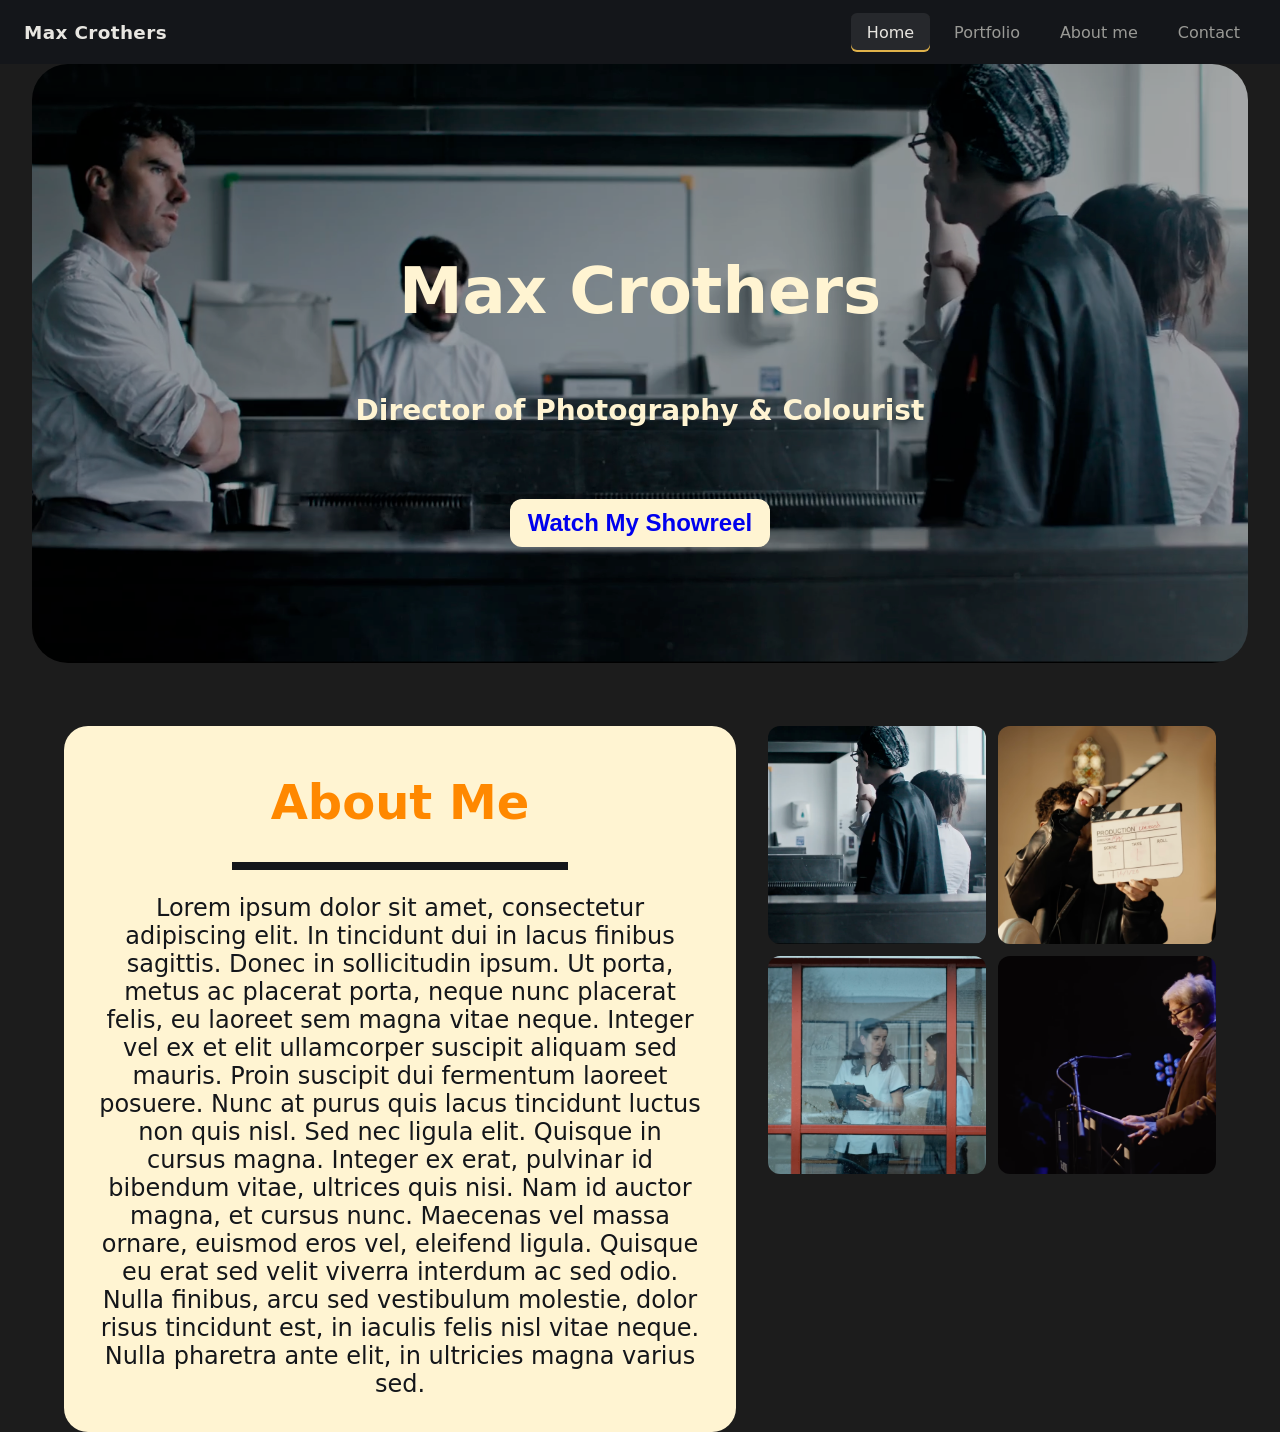
==== index.html @ 6fbf1c81 "fixed hover animation on showreel button on index.html" ====
<!DOCTYPE html>
<html lang="en">
<head>
    <meta charset="UTF-8">
    <meta name="viewport" content="width=device-width, initial-scale=1.0">
    <link rel="stylesheet" href="style.css">
    <title>Max Crothers | Director of Photography &amp; Colourist</title>
</head>
<body>
   
    <nav class="navbar" aria-label="Main">
        <a class="logo" href="#home">Max Crothers</a>
       
        <input type="checkbox" id="menu-toggle" class="toggle" aria-label="Toggle menu">
        <label for="menu-toggle" class="burger" aria-hidden="true">
          <span></span><span></span><span></span>
        </label>
       
        <ul class="menu">
          <li><a href="#home" class="active">Home</a></li>
          <li class="has-dropdown">
            <input type="checkbox" id="portfolio-toggle" class="sub-toggle" aria-label="Show portfolio pages">
            <a href="cinematography.html" class="portfolio-link">Portfolio</a>
            <label for="portfolio-toggle" class="portfolio-label">Portfolio</label>
            <ul class="dropdown">
              <li><a href="cinematography.html">Cinematography</a></li>
              <li><a href="photography.html">Photography</a></li>
            </ul>
          </li>
          <li><a href="#about">About me</a></li>
          <li><a href="#contact">Contact</a></li>
        </ul>
      </nav>

      <!-- Hero Section  -->

      <div class="hero" id="home">
        <img src="Assets/Home-Page/Hero-Image.png" alt="Max Crothers, Director of Photography">
        <div class="hero-text">
          <h1>Max Crothers</h1>
          <h2>Director of Photography &amp; Colourist</h2>
          <button><a href="cinematography.html">Watch My Showreel</a></button>
        </div>
      </div>


    <!-- About -->

    <div class="About-Section" id="about">

      <div class="About-Me">
        <div class="About-Me-Header">
          <h1>About Me</h1>
        </div>
        <div class="About-Me-Body">
          <p> Lorem ipsum dolor sit amet, consectetur adipiscing elit. In tincidunt dui in lacus finibus sagittis. Donec in sollicitudin ipsum. Ut porta, metus ac placerat porta, neque nunc placerat felis, eu laoreet sem magna vitae neque. Integer vel ex et elit ullamcorper suscipit aliquam sed mauris. Proin suscipit dui fermentum laoreet posuere. Nunc at purus quis lacus tincidunt luctus non quis nisl. Sed nec ligula elit. Quisque in cursus magna. Integer ex erat, pulvinar id bibendum vitae, ultrices quis nisi. Nam id auctor magna, et cursus nunc. Maecenas vel massa ornare, euismod eros vel, eleifend ligula. Quisque eu erat sed velit viverra interdum ac sed odio. Nulla finibus, arcu sed vestibulum molestie, dolor risus tincidunt est, in iaculis felis nisl vitae neque. Nulla pharetra ante elit, in ultricies magna varius sed.

          </p>
        </div>
      </div>
    
      <div class="About-Me-Collage">
        <img src="Assets/Collage/Hero-Image.png" alt="">
        <img src="Assets/Collage/CG.png" alt="">
        <img src="Assets/Collage/CN.png" alt="">
        <img src="Assets/Collage/Talk.png" alt="">
      </div>
    
    </div>
      
</body>

</html>
---- style.css ----
/* Menu Bar */

:root {
  --bg: #14161a;
  --text: #e8e6e1;
  --muted: #9a9a96;
  --accent: #e0b24a;
  --bar-height: 64px;
}

* { box-sizing: border-box; }

body {
  margin: 0;
  font-family: system-ui, -apple-system, "Segoe UI", sans-serif;
  background: #1c1c1c;
  color: var(--text);
}

/* ---------- Menu bar ---------- */
.navbar {
  position: sticky;
  top: 0;
  z-index: 10;
  display: flex;
  align-items: center;
  justify-content: space-between;
  height: var(--bar-height);
  padding: 0 24px;
  background: var(--bg);
}

.logo {
  color: var(--text);
  font-weight: 700;
  font-size: 1.15rem;
  letter-spacing: 0.02em;
  text-decoration: none;
}

.menu {
  display: flex;
  gap: 8px;
  margin: 0;
  padding: 0;
  list-style: none;
}

.menu a {
  display: block;
  padding: 10px 16px;
  color: var(--muted);
  text-decoration: none;
  border-radius: 6px;
  transition: color 0.2s, background 0.2s;
}

.menu a:hover,
.menu a:focus-visible,
.menu a.active {
  color: var(--text);
  background: rgba(255, 255, 255, 0.08);
}

.menu a.active { box-shadow: inset 0 -2px 0 var(--accent); }

a:focus-visible, .burger:focus-visible { outline: 2px solid var(--accent); outline-offset: 2px; }

/* ---------- Hamburger (mobile only) ---------- */
.toggle { position: absolute; opacity: 0; pointer-events: none; }

.burger {
  display: none;
  width: 44px;
  height: 44px;
  cursor: pointer;
  align-items: center;
  justify-content: center;
  flex-direction: column;
  gap: 5px;
}

.burger span {
  display: block;
  width: 24px;
  height: 2px;
  background: var(--text);
  transition: transform 0.25s, opacity 0.25s;
}

/* ---------- Mobile layout ---------- */
@media (max-width: 700px) {
  .burger { display: flex; }

  .menu {
    position: absolute;
    top: var(--bar-height);
    left: 0;
    right: 0;
    flex-direction: column;
    gap: 0;
    padding: 8px 16px 16px;
    background: var(--bg);
    border-top: 1px solid rgba(255, 255, 255, 0.1);
    display: none;
  }

  .menu a { padding: 14px 12px; font-size: 1.05rem; }

  .toggle:checked ~ .menu { display: flex; }

  .toggle:checked ~ .burger span:nth-child(1) { transform: translateY(7px) rotate(45deg); }
  .toggle:checked ~ .burger span:nth-child(2) { opacity: 0; }
  .toggle:checked ~ .burger span:nth-child(3) { transform: translateY(-7px) rotate(-45deg); }

  .toggle:focus-visible ~ .burger { outline: 2px solid var(--accent); }
}

@media (prefers-reduced-motion: reduce) {
  * { transition: none !important; }
}



.hero {
  position: relative;
  width: 100%;                 /* full width instead of the 600px cap */
  height: clamp(320px, 70vh, 800px);
  
  overflow: hidden;
}

.hero img {
  width: 95%;
  height: 95%;                /* fills the box instead of using its own height */
  object-fit: cover;           /* crops to fit rather than stretching */
  object-position: center;     /* which part stays visible */
  display: block;
  border-radius: 36px;
  filter: brightness(0.7);
  margin: auto;
}

.hero-text {
  position: absolute;
  inset: 0;                /* stretches over the whole image */
  display: flex;
  font-size: xx-large;
  flex-direction: column;
  justify-content: center; /* vertical centre */
  align-items: center;     /* horizontal centre */
  text-align: center;
  color: #fff4d2;            /* make sure it's readable on the image */
}

.hero-text h1 {
font-size: clamp(1.75rem, 6vw, 4rem);
}

.hero-text h2 {
font-size: clamp(1rem, 3vw, 1.75rem);
}

.hero-text button {
  font-size: clamp(0.8rem, 3vw, 1.5rem);
  font-family: Verdana, Geneva, Tahoma, sans-serif;
  font-weight: bold;
  padding: 0.5rem 1rem;
  margin-top: 3rem;
  border-radius: 12px;
  border: 2px solid transparent;    /* invisible for now, so hover doesn't resize the button */
  background-color: #fff4d2;
  color: #14161a;
  cursor: pointer;
  transition: background-color 0.2s, color 0.2s, border-color 0.2s;
  text-decoration: none;
}

.hero-text button:hover,
.hero-text button:focus-visible {
  background-color: transparent;
  color: #fff4d2;
  border-color: #fff4d2;
  border-radius: 0px;
  border-width: 0.3rem;
  text-decoration: none;
}

.hero-text a {
  text-decoration: none;
}

.hero-text a:hover,{
  text-decoration: none;
}

.About-Section {
display: grid;
grid-template-columns: 3fr 2fr;   /* card about 60%, collage about 40% */
gap: 2rem;
align-items: start;
padding: 0 5%;
margin-top: 2rem;
}

.About-Me {
background-color: #fff4d2;        /* only the card gets the off-white background */
border-radius: 24px;
text-align: center;
}

.About-Me-Header {
font-size: clamp(0.8rem, 3vw, 1.5rem);
color: #ff8800;
text-align: center;
padding-top: 1rem;
border-bottom: 0.5rem solid #14161a;   /* the underline */
max-width: 50%;                        /* underline is half the card's width */
margin: auto;                          /* centres it */
}

.About-Me-Body {
font-size: clamp(0.8rem, 3vw, 1.5rem);
color: #14161a;
text-align: center;
padding: 0rem 0;
margin: 0 5% 5% 5%;
}

.About-Me-Collage {
display: grid;
grid-template-columns: 1fr 1fr;
gap: 0.75rem;
}

.About-Me-Collage img {
width: 100%;
aspect-ratio: 1 / 1;
object-fit: cover;
border-radius: 12px;
display: block;
}

.hero img { object-position: 10% 50%; }

.About-Me-Collage img:nth-child(1) { object-position: 80% 50%; }
.About-Me-Collage img:nth-child(3) { object-position: 52% 50%; }

/* ---------- Dropdown (desktop: appears on hover) ---------- */
.menu li { position: relative; }

.dropdown {
position: absolute;
top: 100%;
left: 0;
min-width: 190px;
margin: 0;
padding: 8px;
list-style: none;
background: var(--bg);
border-radius: 8px;
box-shadow: 0 8px 24px rgba(0, 0, 0, 0.35);
opacity: 0;
visibility: hidden;
transform: translateY(-4px);
transition: opacity 0.2s, transform 0.2s, visibility 0.2s;
}

.has-dropdown:hover .dropdown,
.has-dropdown:focus-within .dropdown {
opacity: 1;
visibility: visible;
transform: none;
}

/* Stop the sticky menu bar covering the top of a section when jumping to it */
[id] { scroll-margin-top: var(--bar-height); }

/* Mobile-only controls are hidden on desktop */
.sub-toggle { display: none; }
.portfolio-label { display: none; }

/* ---------- Mobile overrides: this block must stay LAST in the file ---------- */
@media (max-width: 700px) {

  /* Stack the About section: card on top, collage underneath */
  .About-Section {
    grid-template-columns: 1fr;
  }

  /* Portfolio: on mobile it is a button that expands the two pages */
  .menu .portfolio-link { display: none; }

  .sub-toggle {
    display: block;
    position: absolute;
    opacity: 0;
    pointer-events: none;
  }

  .portfolio-label {
    display: block;
    padding: 14px 12px;
    font-size: 1.05rem;
    color: var(--muted);
    border-radius: 6px;
    cursor: pointer;
    transition: color 0.2s, background 0.2s;
  }

  .portfolio-label::after {
    content: "\25BE";               /* small down arrow */
    display: inline-block;
    margin-left: 0.5em;
    transition: transform 0.2s;
  }

  .portfolio-label:hover,
  .portfolio-label.active,
  .sub-toggle:checked ~ .portfolio-label {
    color: var(--text);
    background: rgba(255, 255, 255, 0.08);
  }

  .portfolio-label.active { box-shadow: inset 0 -2px 0 var(--accent); }

  .sub-toggle:checked ~ .portfolio-label::after { transform: rotate(180deg); }

  .sub-toggle:focus-visible ~ .portfolio-label { outline: 2px solid var(--accent); outline-offset: 2px; }

  /* Hidden until Portfolio is tapped; once open it pushes the items below it down */
  .dropdown {
    display: none;
    position: static;
    opacity: 1;
    visibility: visible;
    transform: none;
    box-shadow: none;
    background: transparent;
    min-width: 0;
    margin: 0 0 4px 12px;
    padding: 0 0 0 8px;
    border-left: 2px solid rgba(255, 255, 255, 0.12);
  }

  .sub-toggle:checked ~ .dropdown { display: block; }

  .dropdown a {
    padding: 10px 12px;
    font-size: 0.95rem;
  }
}
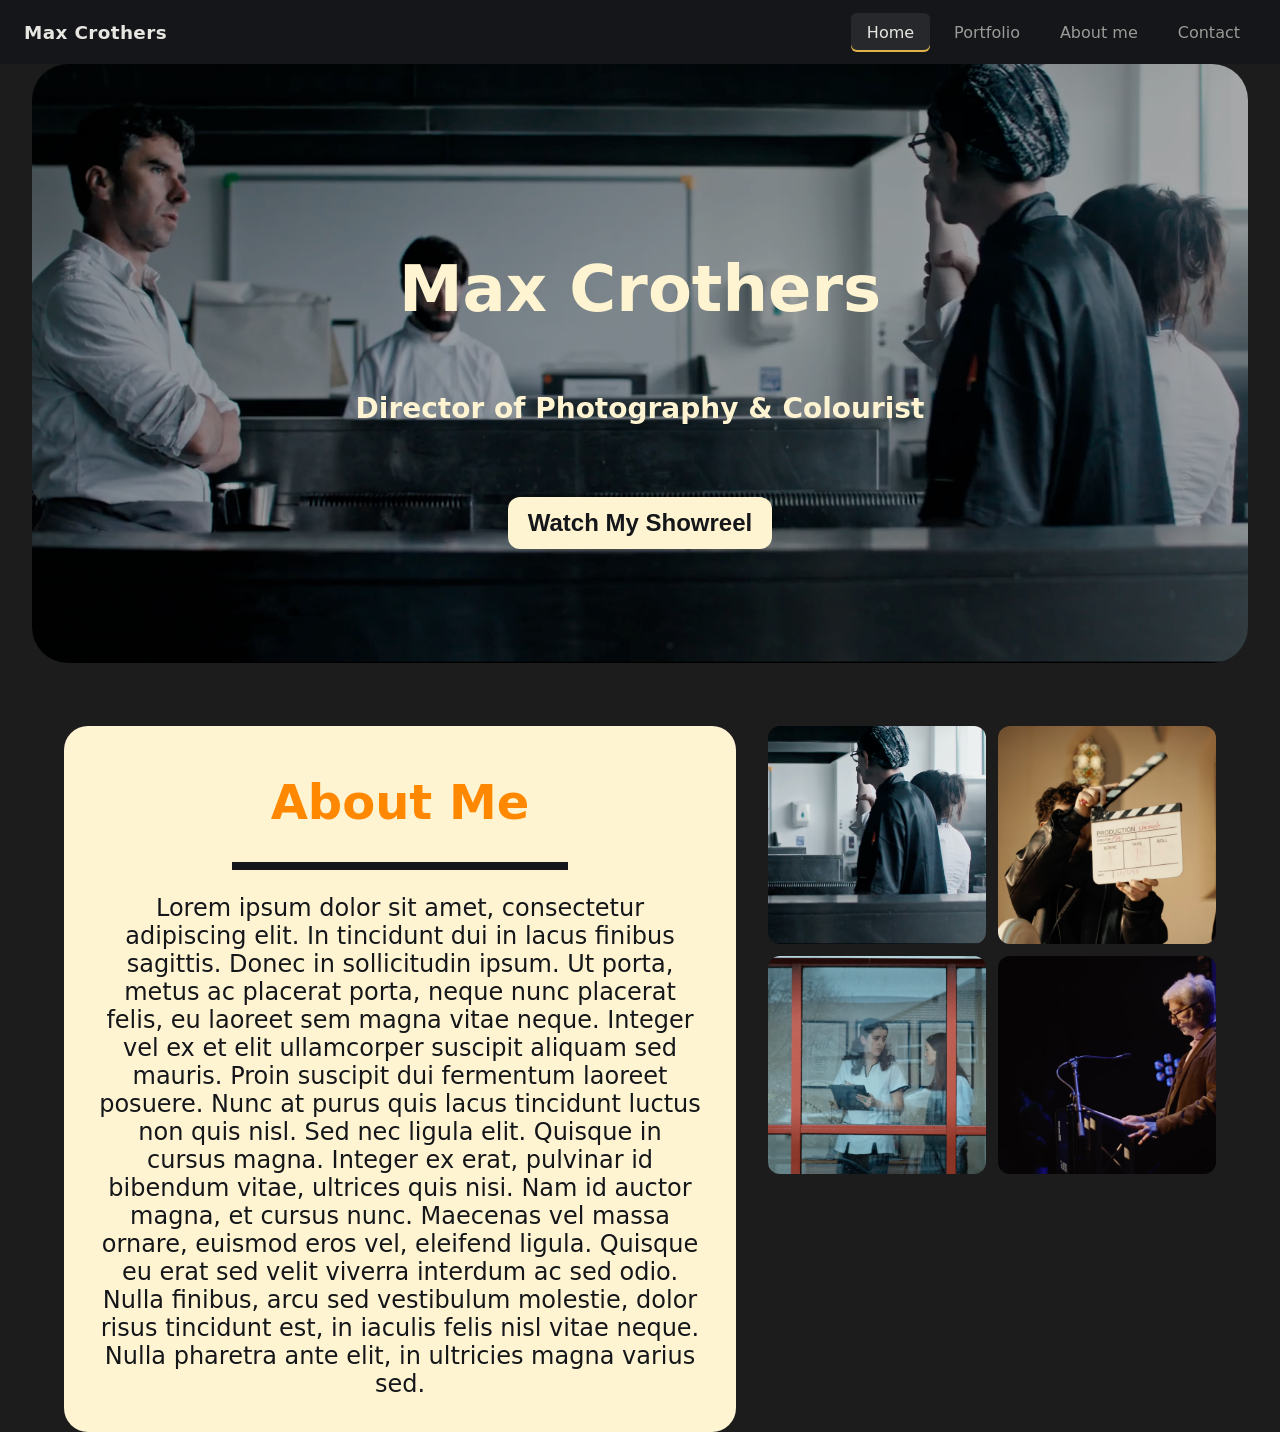
==== commit e98aa5be: "fixed showreel button on index page, now fully functioning" ====
--- a/index.html
+++ b/index.html
@@ -39,7 +39,7 @@
         <div class="hero-text">
           <h1>Max Crothers</h1>
           <h2>Director of Photography &amp; Colourist</h2>
-          <button><a href="cinematography.html">Watch My Showreel</a></button>
+          <a class="btn" href="cinematography.html">Watch My Showreel</a>
         </div>
       </div>
 
--- a/style.css
+++ b/style.css
@@ -161,37 +161,31 @@
 font-size: clamp(1rem, 3vw, 1.75rem);
 }
 
-.hero-text button {
+.hero-text .btn {
+  display: inline-block;           /* lets the padding and margin work on a link */
   font-size: clamp(0.8rem, 3vw, 1.5rem);
   font-family: Verdana, Geneva, Tahoma, sans-serif;
   font-weight: bold;
+  text-decoration: none;           /* removes the underline */
   padding: 0.5rem 1rem;
   margin-top: 3rem;
+  border: 0.3rem solid transparent;   /* same width as on hover, so the button doesn't resize */
   border-radius: 12px;
-  border: 2px solid transparent;    /* invisible for now, so hover doesn't resize the button */
   background-color: #fff4d2;
   color: #14161a;
-  cursor: pointer;
-  transition: background-color 0.2s, color 0.2s, border-color 0.2s;
-  text-decoration: none;
-}
-
-.hero-text button:hover,
-.hero-text button:focus-visible {
+  transition: background-color 0.2s, color 0.2s, border-color 0.2s, border-radius 0.2s;
+}
+
+.hero-text .btn:visited {
+  color: #14161a;                  /* stops the purple after the link has been visited */
+}
+
+.hero-text .btn:hover,
+.hero-text .btn:focus-visible {
   background-color: transparent;
   color: #fff4d2;
   border-color: #fff4d2;
-  border-radius: 0px;
-  border-width: 0.3rem;
-  text-decoration: none;
-}
-
-.hero-text a {
-  text-decoration: none;
-}
-
-.hero-text a:hover,{
-  text-decoration: none;
+  border-radius: 0;
 }
 
 .About-Section {
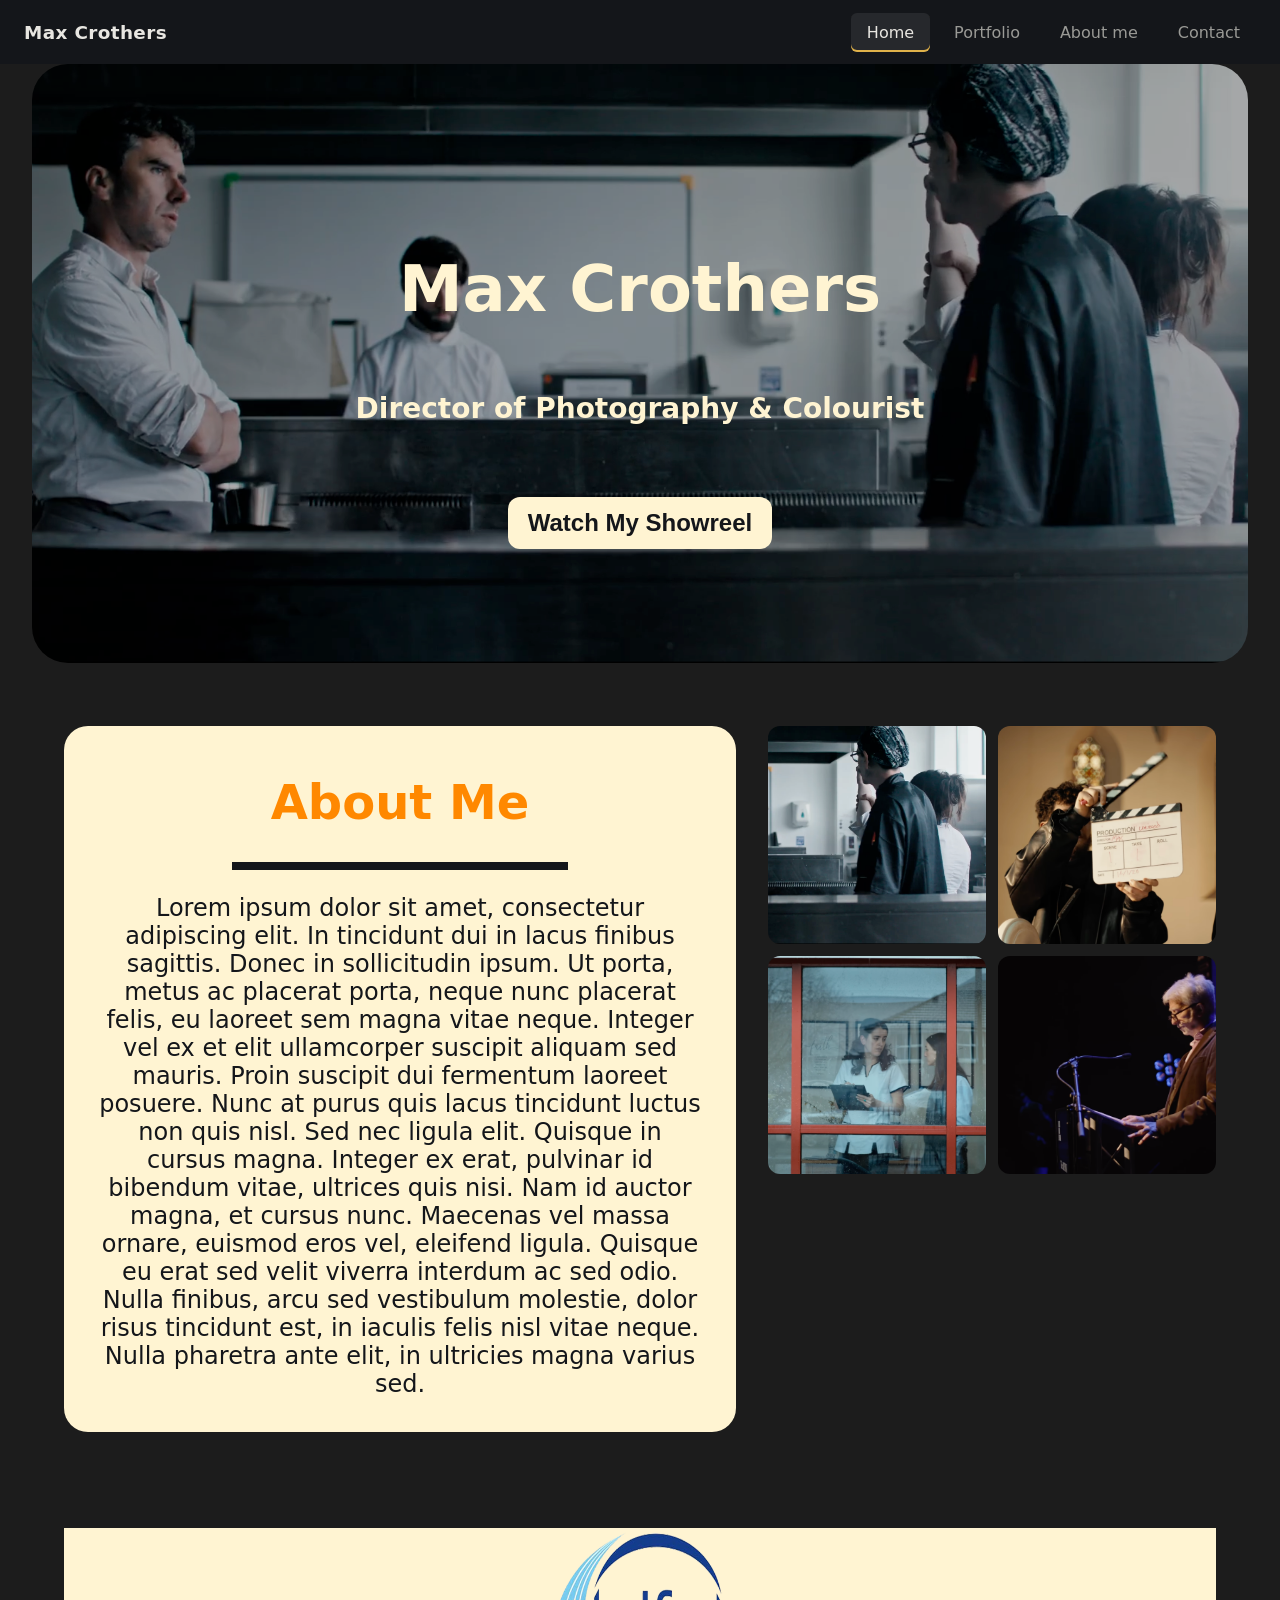
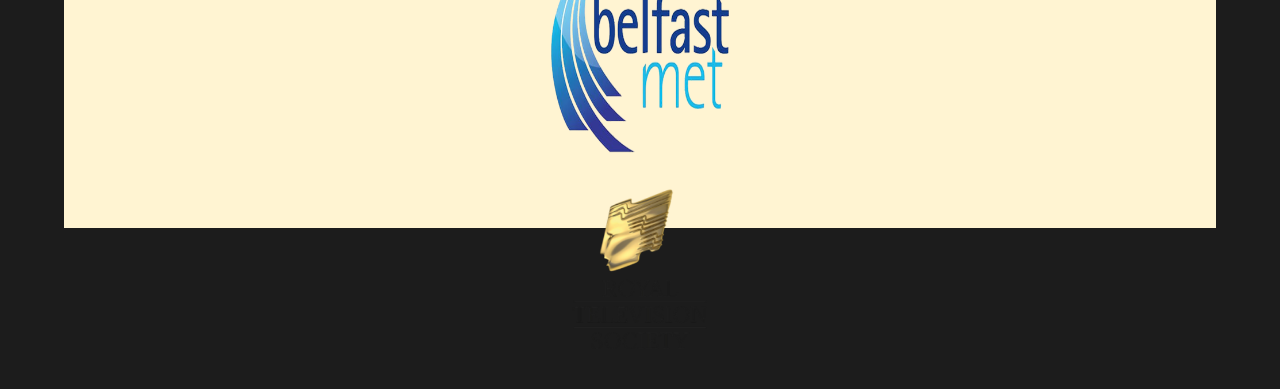
==== commit 87a76ec7: "added a clients section" ====
--- a/index.html
+++ b/index.html
@@ -67,7 +67,25 @@
       </div>
     
     </div>
+
+    <!-- Clients -->
+    
+    <div class="banner">
       
+    </div>
+
+
+
+    <div class="clients-block">
+      <img src="Assets/Clients/belfastmetlogo.png" alt="">
+      <img src="Assets/Clients/rtslogo.png" alt="">
+    </div>
+
+
+
+
+
+
 </body>
 
 </html>
--- a/style.css
+++ b/style.css
@@ -343,4 +343,27 @@
     padding: 10px 12px;
     font-size: 0.95rem;
   }
+}
+
+/* clients Section */ 
+
+.clients-block {
+  margin-top: 6rem;
+  position: center;
+  width: 90%;
+  height: clamp(10px, 40vh, 300px);
+  background-color: #fff4d2;
+  margin-left: auto;
+  margin-right: auto;
+  max-height: fit-content;
+}
+
+.clients-block img {
+width: 20%;
+aspect-ratio: 1 / 1;
+display: grid;
+max-width: 90%;
+max-height: 90%;
+margin-left: auto;
+margin-right: auto;
 }
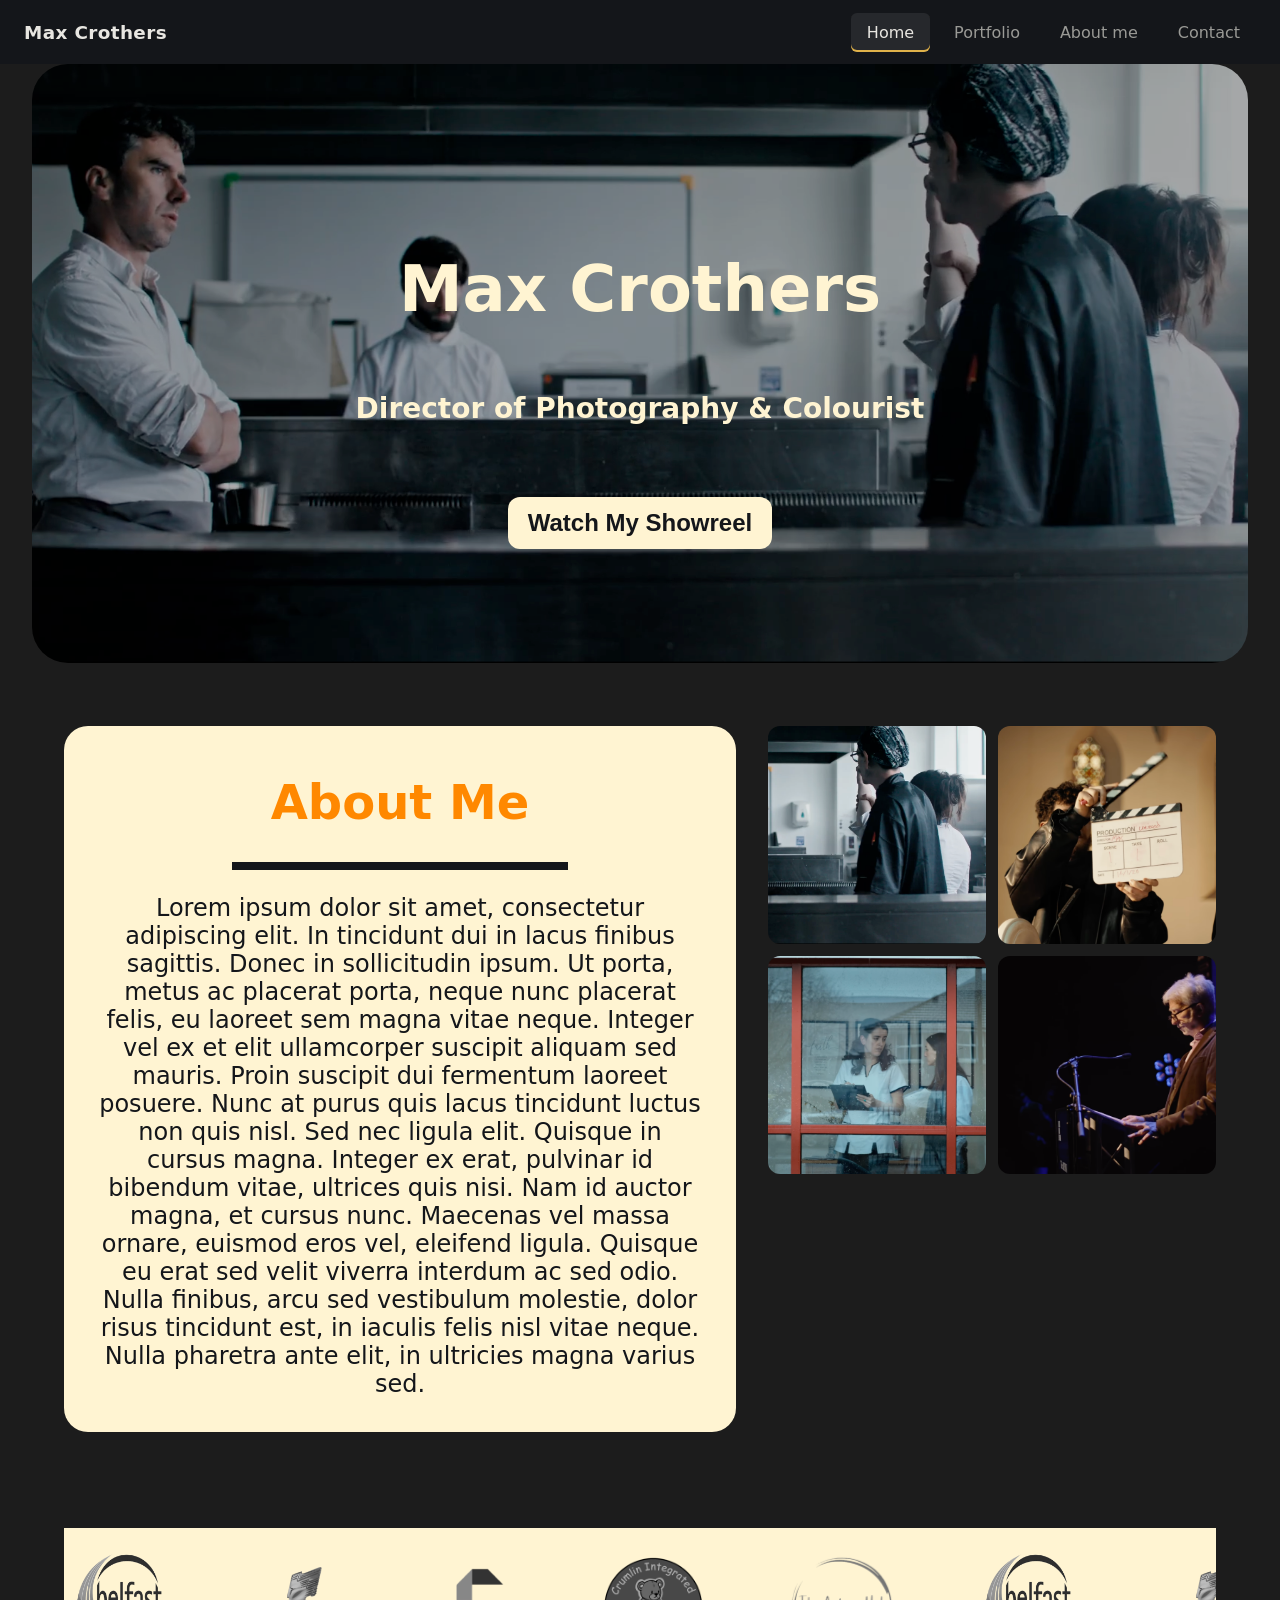
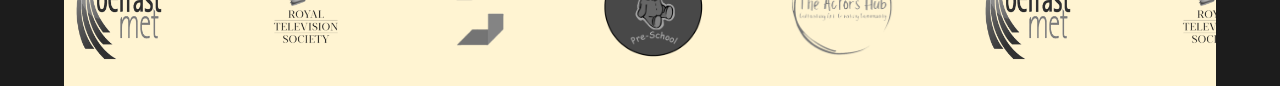
==== commit 4421da99: "made clients banner move and added logos" ====
--- a/index.html
+++ b/index.html
@@ -70,22 +70,57 @@
 
     <!-- Clients -->
     
-    <div class="banner">
-      
+    <div class="clients-block" aria-label="Clients">
+      <div class="clients-track">
+        <img src="Assets/Clients/belfastmetlogo.png" alt="Belfast Metropolitan College">
+        <img src="Assets/Clients/rtslogo.png" alt="Royal Television Society">
+        <img src="Assets/Clients/sbclogo.png" alt="Strandtown Baptist Church">
+        <img src="Assets/Clients/crumlinpre.png" alt="Crumlin Pre-school">
+        <img src="Assets/Clients/actorshublogo.png" alt="Actors Hub Belfast">
+        <!-- add more logos here, one <img> each. The script below handles the looping -->
+      </div>
     </div>
 
+    <script>
+      // Repeats the logos enough times that the banner never has gaps, then starts the scroll
+      (function () {
+        var block = document.querySelector('.clients-block');
+        var track = document.querySelector('.clients-track');
+        if (!block || !track) return;
 
+        var originals = Array.prototype.slice.call(track.children);
+        var SPEED = 60; // pixels per second, raise it for a faster scroll
 
-    <div class="clients-block">
-      <img src="Assets/Clients/belfastmetlogo.png" alt="">
-      <img src="Assets/Clients/rtslogo.png" alt="">
-    </div>
+        function build() {
+          track.classList.remove('is-ready');
+          Array.prototype.slice.call(track.querySelectorAll('[data-clone]')).forEach(function (c) { c.remove(); });
 
+          var setWidth = track.scrollWidth;                       // width of one full set of logos
+          var copies = Math.ceil(block.clientWidth / setWidth);   // extra sets needed to fill the banner
 
+          for (var i = 0; i < copies; i++) {
+            originals.forEach(function (img) {
+              var clone = img.cloneNode(true);
+              clone.alt = '';
+              clone.setAttribute('aria-hidden', 'true');
+              clone.setAttribute('data-clone', '');
+              track.appendChild(clone);
+            });
+          }
 
+          track.style.setProperty('--set-width', setWidth + 'px');
+          track.style.animationDuration = (setWidth / SPEED) + 's';
+          track.classList.add('is-ready');
+        }
 
-
-
+        var timer;
+        window.addEventListener('load', build);
+        window.addEventListener('resize', function () {
+          clearTimeout(timer);
+          timer = setTimeout(build, 150);
+        });
+      })();
+    </script>
 </body>
 
 </html>
--- a/style.css
+++ b/style.css
@@ -345,25 +345,44 @@
   }
 }
 
-/* clients Section */ 
+/* clients Section */
 
 .clients-block {
-  margin-top: 6rem;
-  position: center;
+  margin: 6rem auto 0;
   width: 90%;
-  height: clamp(10px, 40vh, 300px);
+  padding: 1.5rem 0;
   background-color: #fff4d2;
-  margin-left: auto;
-  margin-right: auto;
-  max-height: fit-content;
-}
-
-.clients-block img {
-width: 20%;
-aspect-ratio: 1 / 1;
-display: grid;
-max-width: 90%;
-max-height: 90%;
-margin-left: auto;
-margin-right: auto;
+  overflow: hidden;              /* hides logos that are outside the banner */
+}
+
+.clients-track {
+  display: flex;
+  align-items: center;
+  width: max-content;            /* track is as wide as all the logos in a row */
+}
+
+.clients-track.is-ready {
+  animation: clients-scroll 20s linear infinite;   /* duration is set by the script */
+}
+
+.clients-block:hover .clients-track {
+  animation-play-state: paused;  /* pauses while the mouse is over the banner */
+}
+
+.clients-track img {
+  flex: 0 0 auto;                /* logos never shrink to fit */
+  height: clamp(60px, 10vw, 110px);
+  width: auto;
+  margin-right: clamp(2rem, 6vw, 5rem);   /* spacing uses margin (not gap) so the loop is seamless */
+  filter: saturate(0) brightness(0.8);   /* logos are greyed out */
+}
+
+@keyframes clients-scroll {
+  from { transform: translateX(0); }
+  to   { transform: translateX(calc(var(--set-width) * -1)); }
+}
+
+@media (prefers-reduced-motion: reduce) {
+  .clients-track.is-ready { animation: none; }
+  .clients-track [data-clone] { display: none; }
 }
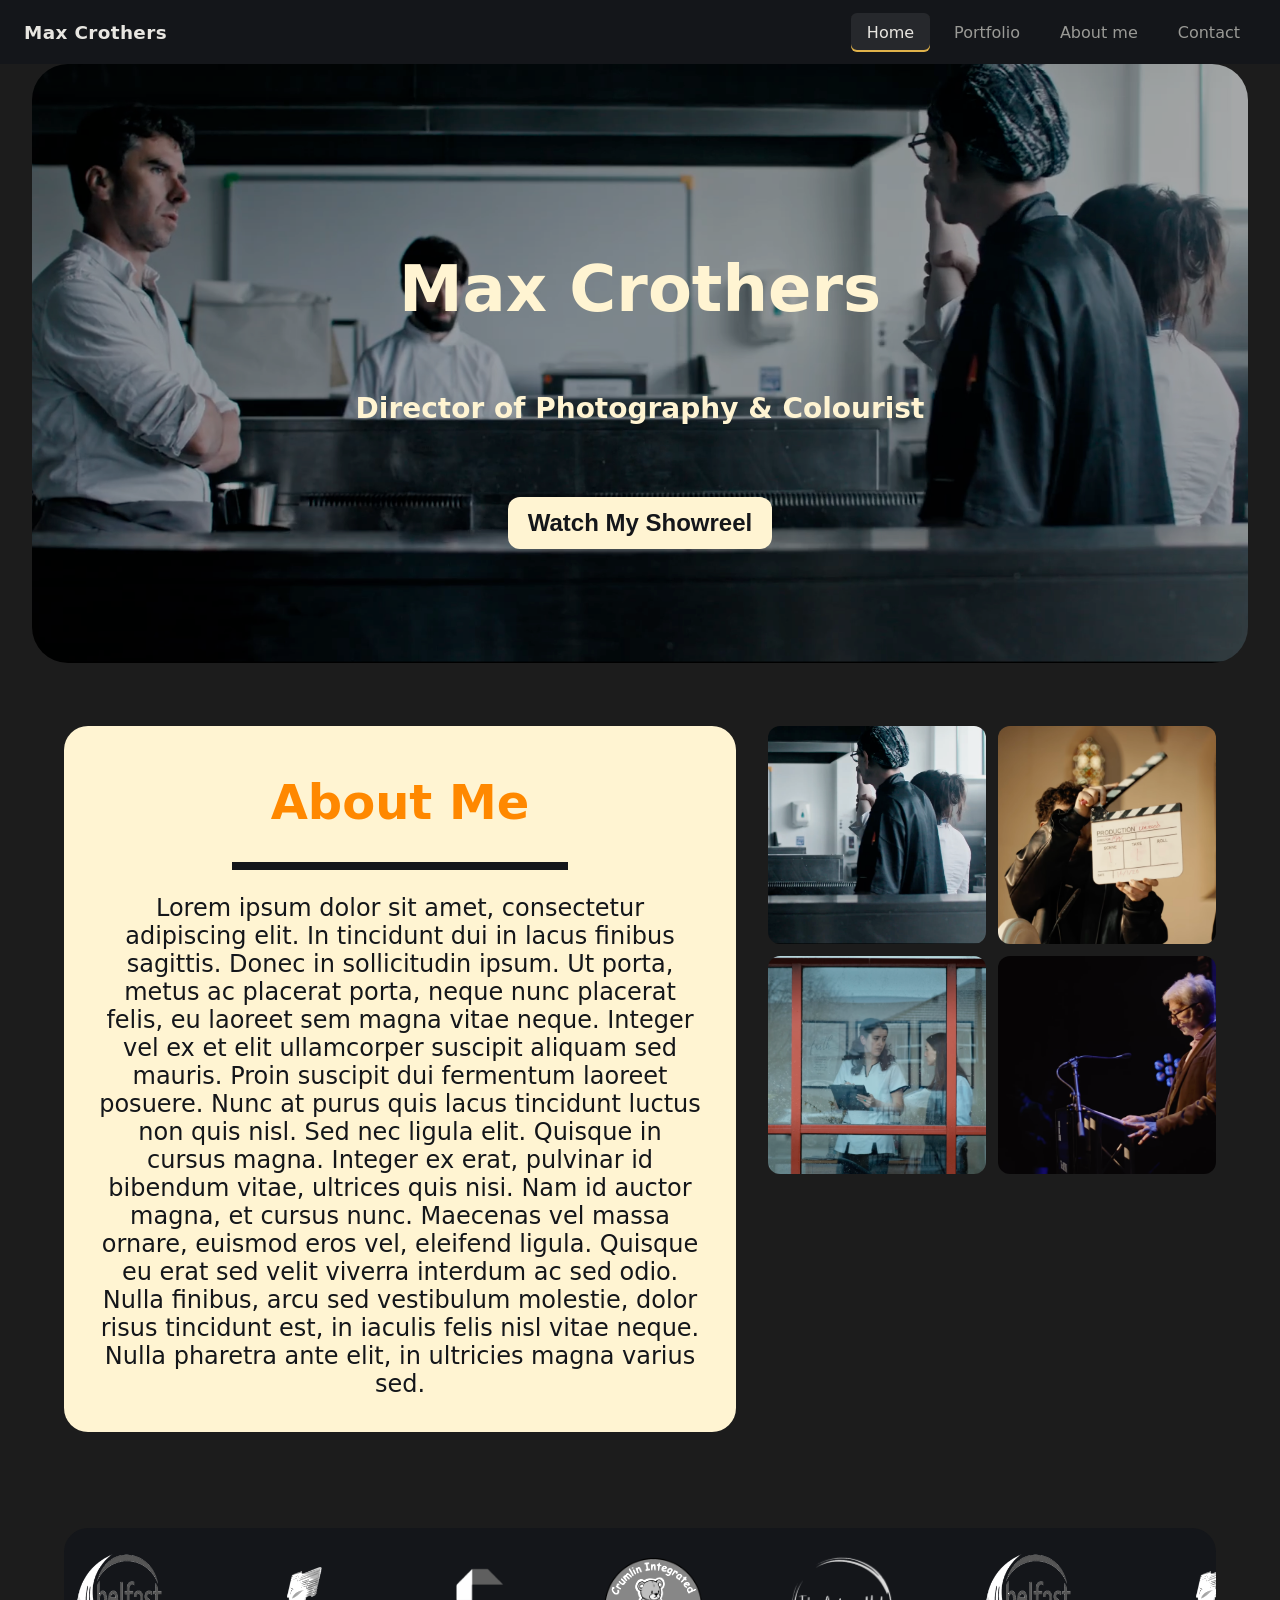
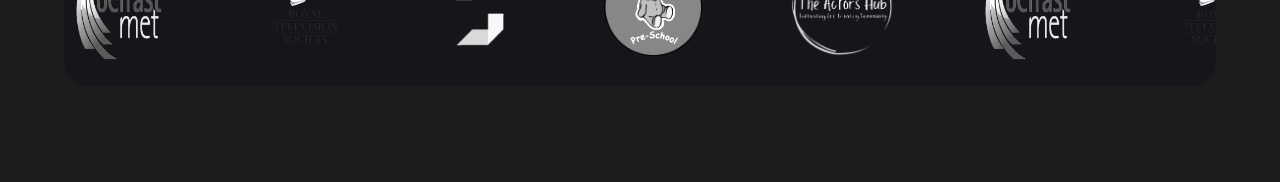
==== commit 3b449465: "added showreel link" ====
--- a/index.html
+++ b/index.html
@@ -39,7 +39,7 @@
         <div class="hero-text">
           <h1>Max Crothers</h1>
           <h2>Director of Photography &amp; Colourist</h2>
-          <a class="btn" href="cinematography.html">Watch My Showreel</a>
+          <a class="btn" href="https://youtu.be/_iTMa_uD3Ck?si=Z_D8_hoIWa6wPoru" target="_blank" rel="noopener">Watch My Showreel</a>
         </div>
       </div>
 
--- a/style.css
+++ b/style.css
@@ -351,8 +351,10 @@
   margin: 6rem auto 0;
   width: 90%;
   padding: 1.5rem 0;
-  background-color: #fff4d2;
-  overflow: hidden;              /* hides logos that are outside the banner */
+  background-color:#14161a;
+  overflow: hidden;        
+  margin-bottom: 6rem;      /* hides logos that are outside the banner */
+  border-radius: 24px;
 }
 
 .clients-track {
@@ -374,7 +376,7 @@
   height: clamp(60px, 10vw, 110px);
   width: auto;
   margin-right: clamp(2rem, 6vw, 5rem);   /* spacing uses margin (not gap) so the loop is seamless */
-  filter: saturate(0) brightness(0.8);   /* logos are greyed out */
+  filter: saturate(0) brightness(1.5);   /* logos are greyed out */
 }
 
 @keyframes clients-scroll {
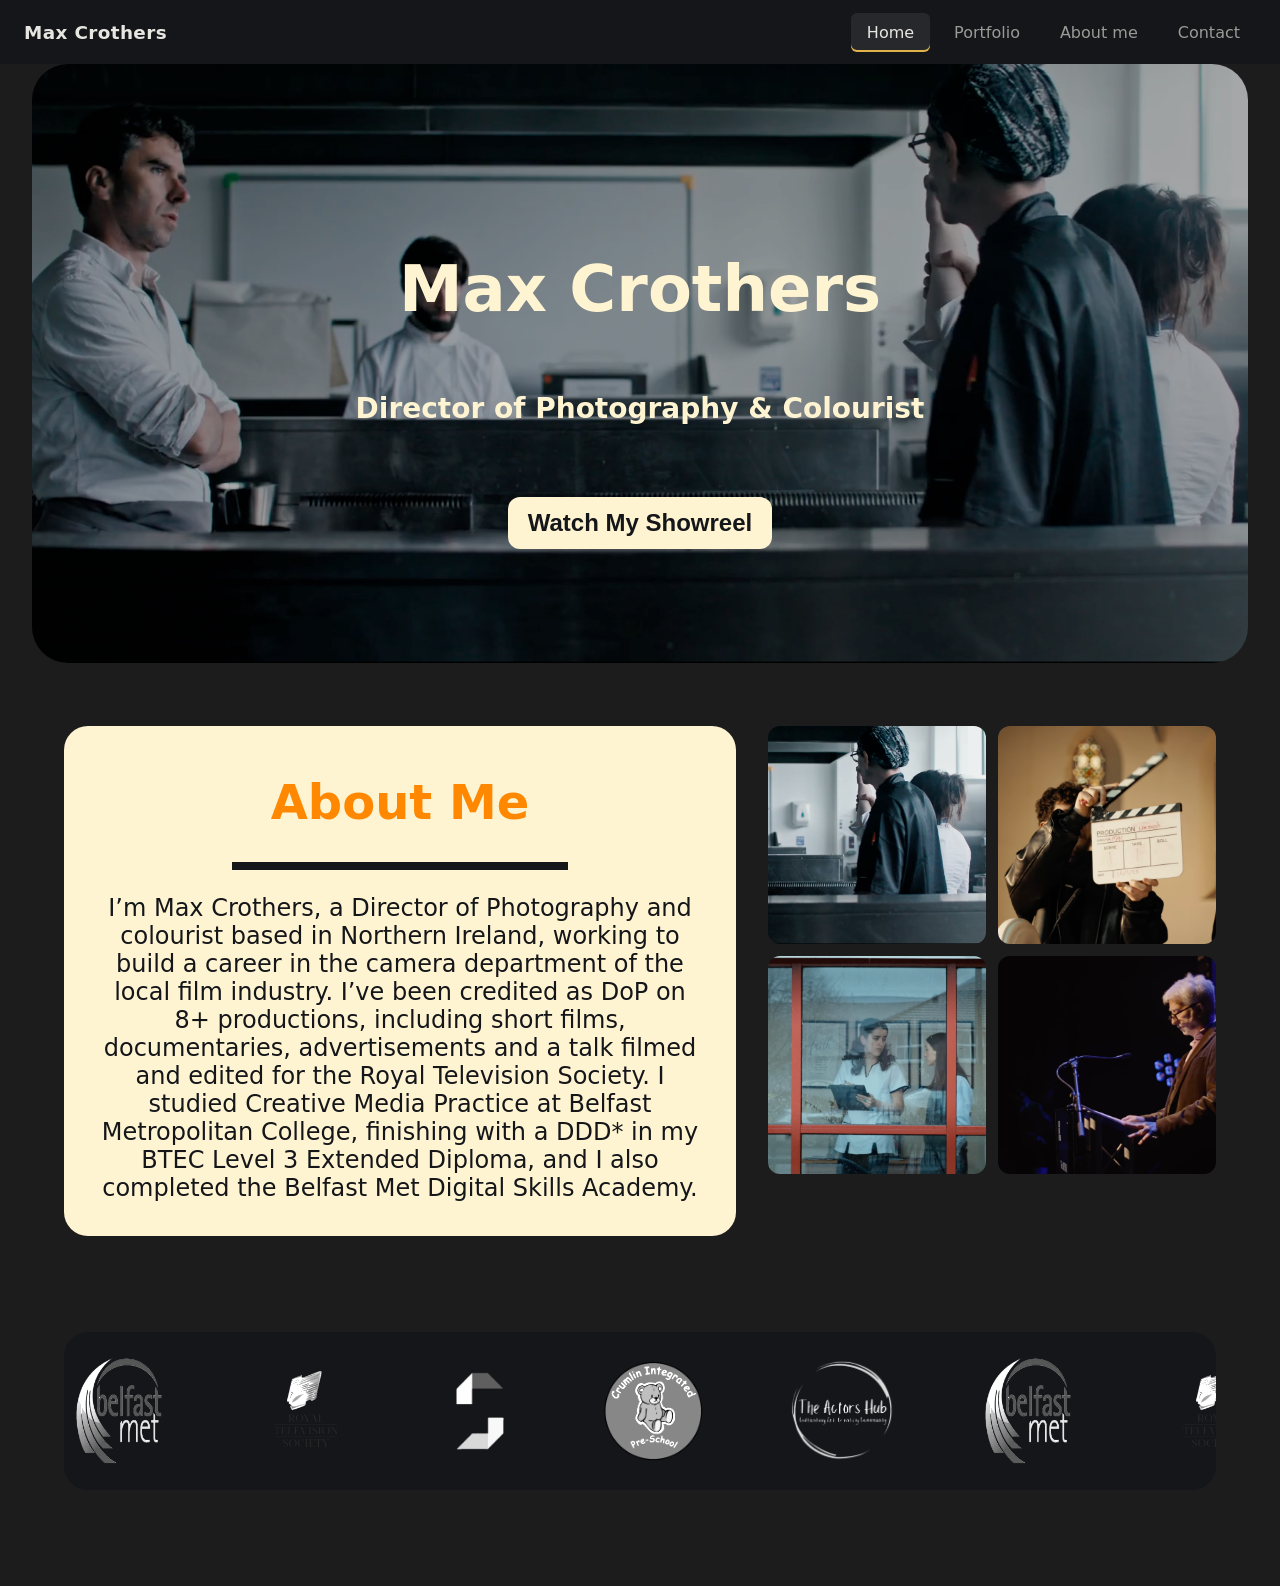
==== commit f4ed3495: "added the about me section" ====
--- a/index.html
+++ b/index.html
@@ -53,8 +53,14 @@
           <h1>About Me</h1>
         </div>
         <div class="About-Me-Body">
-          <p> Lorem ipsum dolor sit amet, consectetur adipiscing elit. In tincidunt dui in lacus finibus sagittis. Donec in sollicitudin ipsum. Ut porta, metus ac placerat porta, neque nunc placerat felis, eu laoreet sem magna vitae neque. Integer vel ex et elit ullamcorper suscipit aliquam sed mauris. Proin suscipit dui fermentum laoreet posuere. Nunc at purus quis lacus tincidunt luctus non quis nisl. Sed nec ligula elit. Quisque in cursus magna. Integer ex erat, pulvinar id bibendum vitae, ultrices quis nisi. Nam id auctor magna, et cursus nunc. Maecenas vel massa ornare, euismod eros vel, eleifend ligula. Quisque eu erat sed velit viverra interdum ac sed odio. Nulla finibus, arcu sed vestibulum molestie, dolor risus tincidunt est, in iaculis felis nisl vitae neque. Nulla pharetra ante elit, in ultricies magna varius sed.
-
+          <p> 
+            I’m Max Crothers, a Director of Photography and colourist based in Northern Ireland, 
+              working to build a career in the camera department of the local film industry.
+              I’ve been credited as DoP on 8+ productions, including short films, documentaries, 
+              advertisements and a talk filmed and edited for the Royal Television Society. 
+              I studied Creative Media Practice at Belfast Metropolitan College, finishing 
+              with a DDD* in my BTEC Level 3 Extended Diploma, and I also completed the Belfast
+               Met Digital Skills Academy.
           </p>
         </div>
       </div>
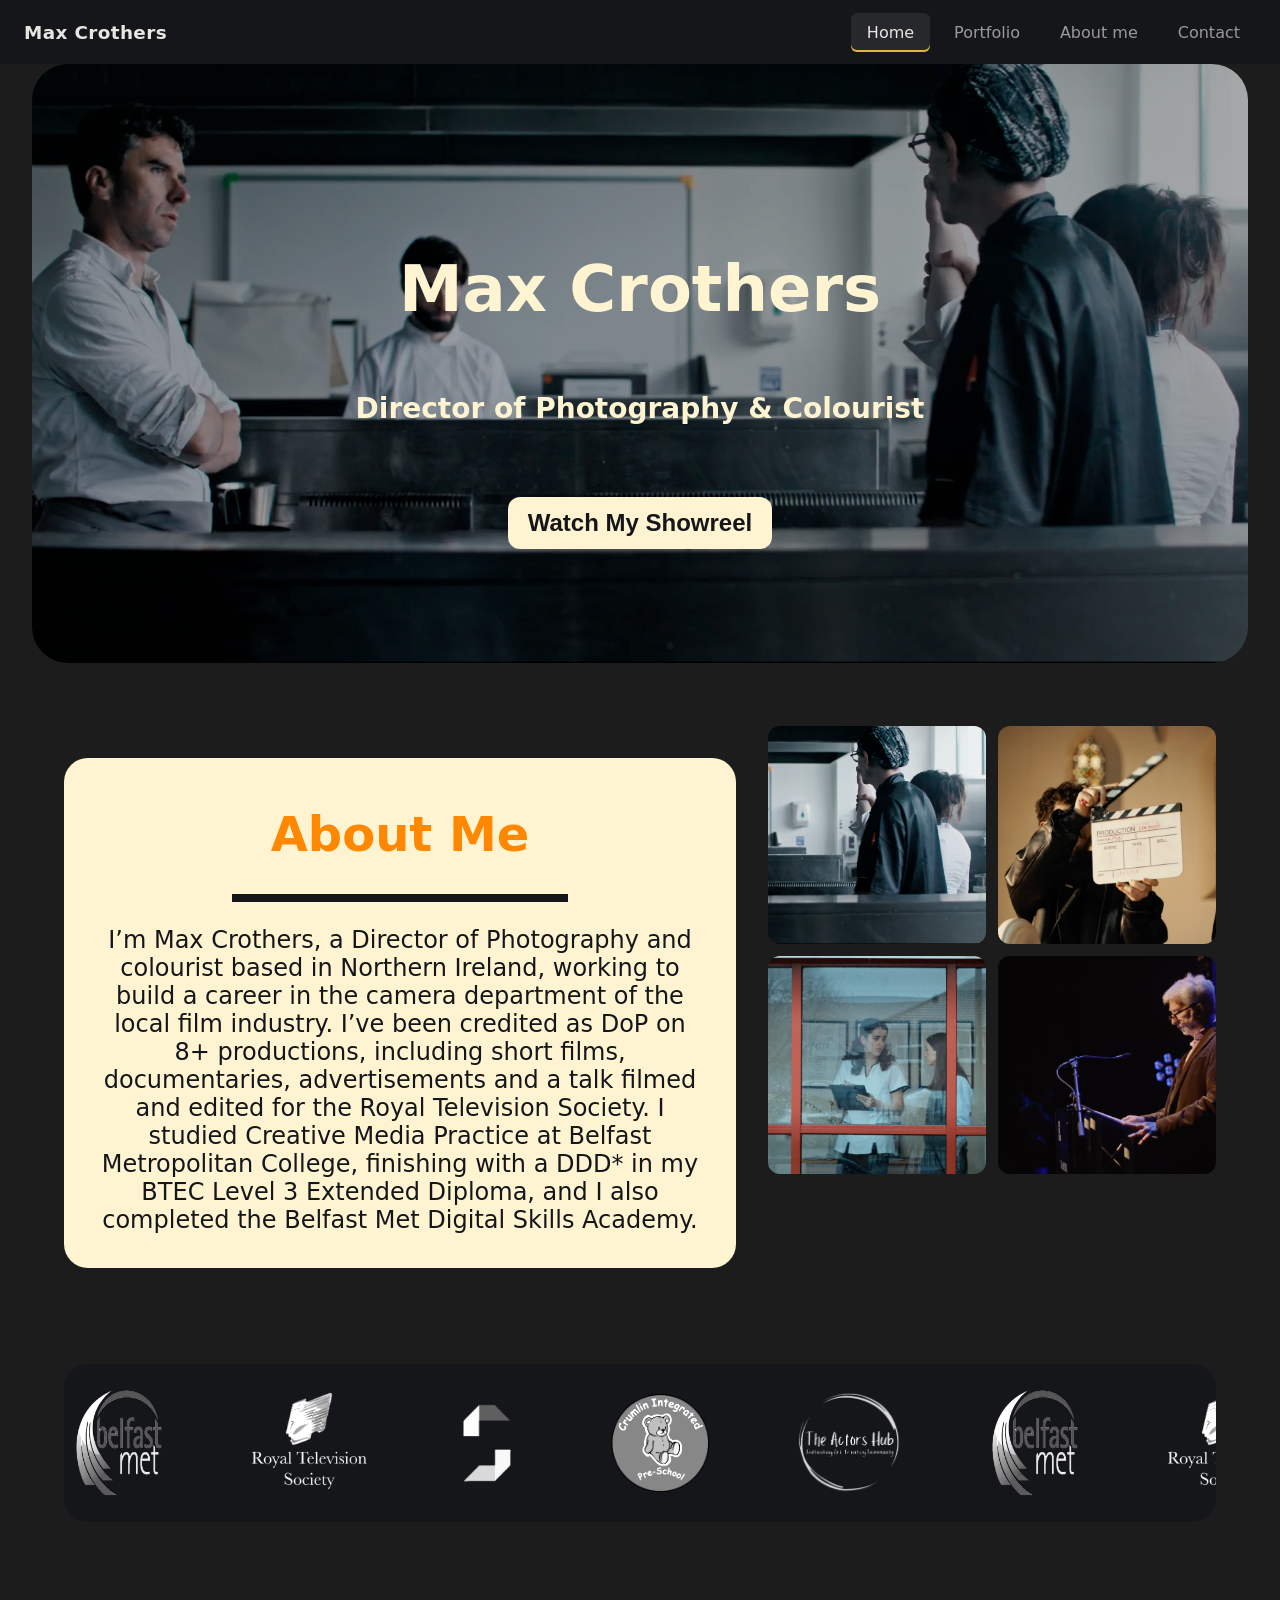
==== commit 7e299ca8: "added contact page and form" ====
--- a/index.html
+++ b/index.html
@@ -28,7 +28,7 @@
             </ul>
           </li>
           <li><a href="#about">About me</a></li>
-          <li><a href="#contact">Contact</a></li>
+          <li><a href="contact.html">Contact</a></li>
         </ul>
       </nav>
 
--- a/style.css
+++ b/style.css
@@ -195,12 +195,15 @@
 align-items: start;
 padding: 0 5%;
 margin-top: 2rem;
+margin-bottom: 2rem;
 }
 
 .About-Me {
 background-color: #fff4d2;        /* only the card gets the off-white background */
 border-radius: 24px;
 text-align: center;
+margin-bottom: 2rem;
+margin-top: 2rem;
 }
 
 .About-Me-Header {
@@ -322,6 +325,8 @@
 
   .sub-toggle:focus-visible ~ .portfolio-label { outline: 2px solid var(--accent); outline-offset: 2px; }
 
+  
+
   /* Hidden until Portfolio is tapped; once open it pushes the items below it down */
   .dropdown {
     display: none;
@@ -348,7 +353,7 @@
 /* clients Section */
 
 .clients-block {
-  margin: 6rem auto 0;
+  margin:  4rem;
   width: 90%;
   padding: 1.5rem 0;
   background-color:#14161a;
@@ -387,4 +392,127 @@
 @media (prefers-reduced-motion: reduce) {
   .clients-track.is-ready { animation: none; }
   .clients-track [data-clone] { display: none; }
+}
+
+
+
+/* Cinematography Section */
+
+.cinematographyheader h1 {
+  font-size: clamp(1.75rem, 6vw, 4rem);
+  text-align: center;
+  margin-top: 2rem;
+  color: #1c1c1c;
+}
+
+.cinematographyheader {
+  display: flex;
+  justify-content: center;
+  align-items: center;
+  margin-bottom: 2rem;
+  background: #fff4d2;
+  margin-top: 2.5%;
+}
+
+/* ---------- Cinematography collage ---------- */
+.shot-collage {
+  width: 90%;
+  max-width: 1200px;
+  margin: 2rem auto 3rem;
+  display: grid;
+  grid-template-columns: repeat(12, minmax(0, 1fr));   /* minmax(0, ...) stops big images stretching the columns */
+  gap: 8px;
+}
+
+.shot-collage img {
+  display: block;
+  width: 100%;
+  min-width: 0;
+  max-width: 100%;
+  height: auto;
+  aspect-ratio: 2.4 / 1;          /* every frame keeps its widescreen shape */
+  object-fit: cover;              /* only trims a sliver if a file is a hair off 2.40 */
+  border-radius: 6px;
+}
+
+/* Desktop layout: 3 images, then 4, then 3 */
+@media (min-width: 701px) {
+  .shot-collage img:nth-child(-n+3),
+  .shot-collage img:nth-child(n+8) { grid-column: span 4; }
+  .shot-collage img:nth-child(n+4):nth-child(-n+7) { grid-column: span 3; }
+}
+
+/* Phone layout: rows of 2, 3, 2, 3 */
+@media (max-width: 700px) {
+  .shot-collage { gap: 6px; }
+  .shot-collage img:nth-child(1),
+  .shot-collage img:nth-child(2),
+  .shot-collage img:nth-child(6),
+  .shot-collage img:nth-child(7) { grid-column: span 6; }
+  .shot-collage img:nth-child(3),
+  .shot-collage img:nth-child(4),
+  .shot-collage img:nth-child(5),
+  .shot-collage img:nth-child(8),
+  .shot-collage img:nth-child(9),
+  .shot-collage img:nth-child(10) { grid-column: span 4; }
+}
+
+.showreel-cinematography {
+  display: flex;
+  justify-content: center;
+  margin-bottom: 3rem;
+}
+
+.showreel-cinematography-title {
+  font-size: clamp(1rem, 3vw, 1.5rem);
+  text-align: center;
+  margin-bottom: 1rem;
+  color: #fff4d2;
+}
+.showreel-cinematography iframe {
+  width: 90%;
+  max-width: 800px;
+  aspect-ratio: 16 / 9;
+  border: none;
+  border-radius: 12px;
+}
+
+
+/*  Contact Section */
+
+/* Style inputs with type="text", select elements and textareas */
+input[type=text], select, textarea {
+  width: 100%; /* Full width */
+  padding: 12px; /* Some padding */ 
+  border: 1px solid #1c1c1c; /* Gray border */
+  border-radius: 4px; /* Rounded borders */
+  box-sizing: border-box; /* Make sure that padding and width stays in place */
+  margin-top: 6px; /* Add a top margin */
+  margin-bottom: 16px; /* Bottom margin */
+  resize: vertical /* Allow the user to vertically resize the textarea (not horizontally) */
+}
+
+/* Style the submit button with a specific background color etc */
+input[type=submit] {
+  background-color: #e0b24a;
+  color: #1c1c1c;
+  padding: 12px 20px;
+  border: none;
+  border-radius: 4px;
+  cursor: pointer;
+}
+
+/* When moving the mouse over the submit button, add a darker green color */
+input[type=submit]:hover {
+  background-color: #a68537;
+}
+
+/* Add a background color and some padding around the form */
+.contact-form {
+  border-radius: 5px;
+  background-color: #14161a;
+  padding: 20px;
+  max-width: 60%;
+  margin: auto;
+  margin-top: 2rem;
 }
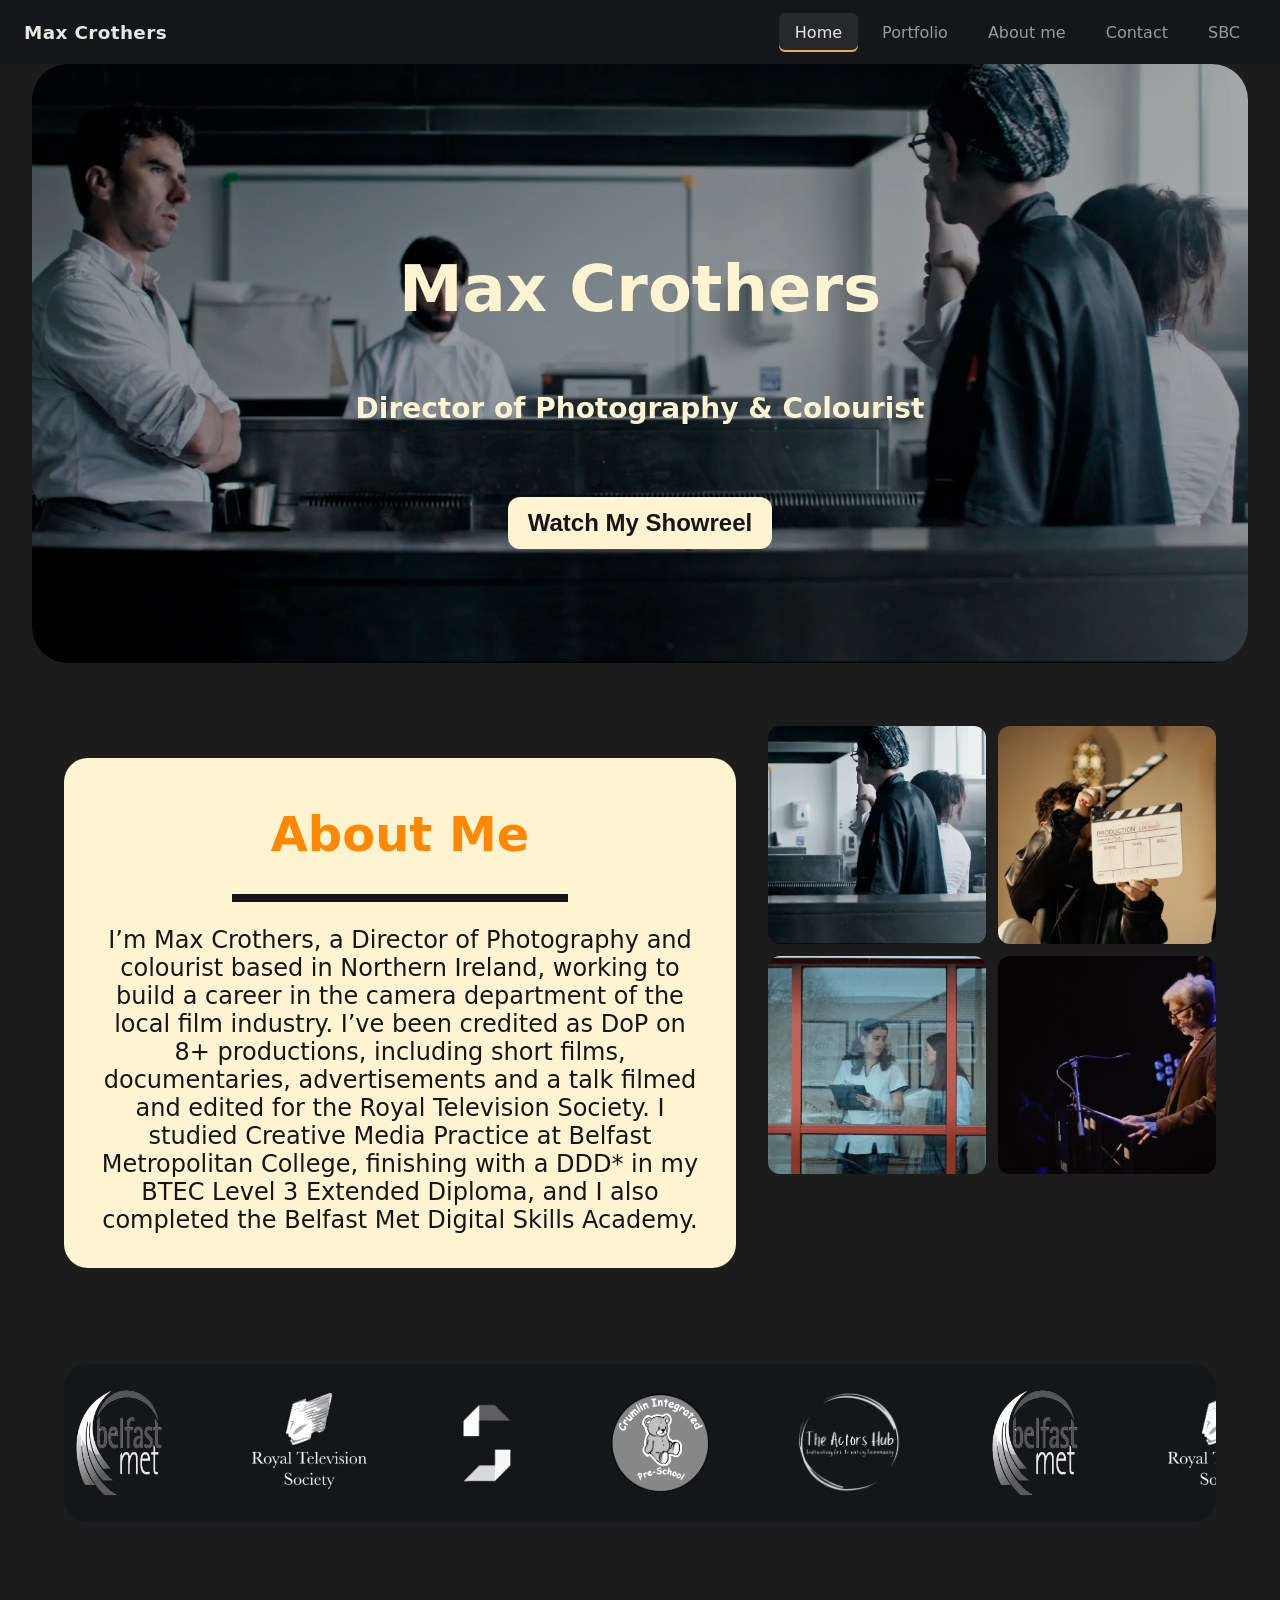
==== commit fdf5c708: "Added SBC quizz night" ====
--- a/index.html
+++ b/index.html
@@ -29,6 +29,7 @@
           </li>
           <li><a href="#about">About me</a></li>
           <li><a href="contact.html">Contact</a></li>
+          <li><a href="sbc.html">SBC</a></li>
         </ul>
       </nav>
 
--- a/style.css
+++ b/style.css
@@ -324,6 +324,7 @@
   .sub-toggle:checked ~ .portfolio-label::after { transform: rotate(180deg); }
 
   .sub-toggle:focus-visible ~ .portfolio-label { outline: 2px solid var(--accent); outline-offset: 2px; }
+  
 
   
 
@@ -515,4 +516,84 @@
   max-width: 60%;
   margin: auto;
   margin-top: 2rem;
+}
+
+/* STRANDTOWN BAPTIST CHURCH QIUZZ SECTION */
+
+.sbctitle {
+  position: relative;
+  width: 100%;                 /* full width instead of the 600px cap */
+  height: clamp(320px, 70vh, 800px);
+  
+  overflow: hidden;
+}
+
+.sbctitle h1 {
+  position: absolute;
+  inset: 0;                /* stretches over the whole image */
+  display: flex;
+  font-size: 48px;
+  flex-direction: column;
+  align-items: center;     /* horizontal centre */
+  text-align: center;
+  color: #d22e29;            /* make sure it's readable on the image */
+  margin-top: 3%;   
+  margin-bottom: auto;        /* make sure it's readable on the image */
+}
+
+.sbctitle img {
+  position: absolute;
+  inset: 0;                /* stretches over the whole image */
+  display: flex;
+  flex-direction: column;
+  justify-content: center; /* vertical centre */
+  align-items: center;     /* horizontal centre */
+  text-align: center;
+  color: #fff4d2; 
+  height: 25%;
+  width: 45%;
+}
+
+.sbc-bfqoty img {
+  width: 80%;
+  height: auto;
+  border-radius: 32px;
+  display: block;
+  margin-bottom: 1rem;
+  margin: auto;
+}
+
+.sbc-bfqoty h1 {
+  font-size: clamp(1.75rem, 6vw, 4rem);
+  text-align: center;
+  margin-top: 2rem;
+  color: #fff4d2;
+}
+
+.sbc-bfqoty p {
+  font-size: clamp(1rem, 3vw, 1.75rem);
+  text-align: left;
+  margin-top: 2rem;
+  margin-left: auto;
+  margin-right:auto;
+  color: #fff4d2;
+  max-width: 70%;
+}
+
+.line {
+  position: relative;
+  width: 100%;
+  height: 100px;
+  margin-top: 2rem;
+  margin-bottom: 2rem;
+}
+
+.sbc-bfqoty span {
+  border-left: 4px solid #e0b24a;
+  display: block;
+  height: 100px;
+  position: absolute;
+  margin-left: 50%;
+  
+ 
 }
